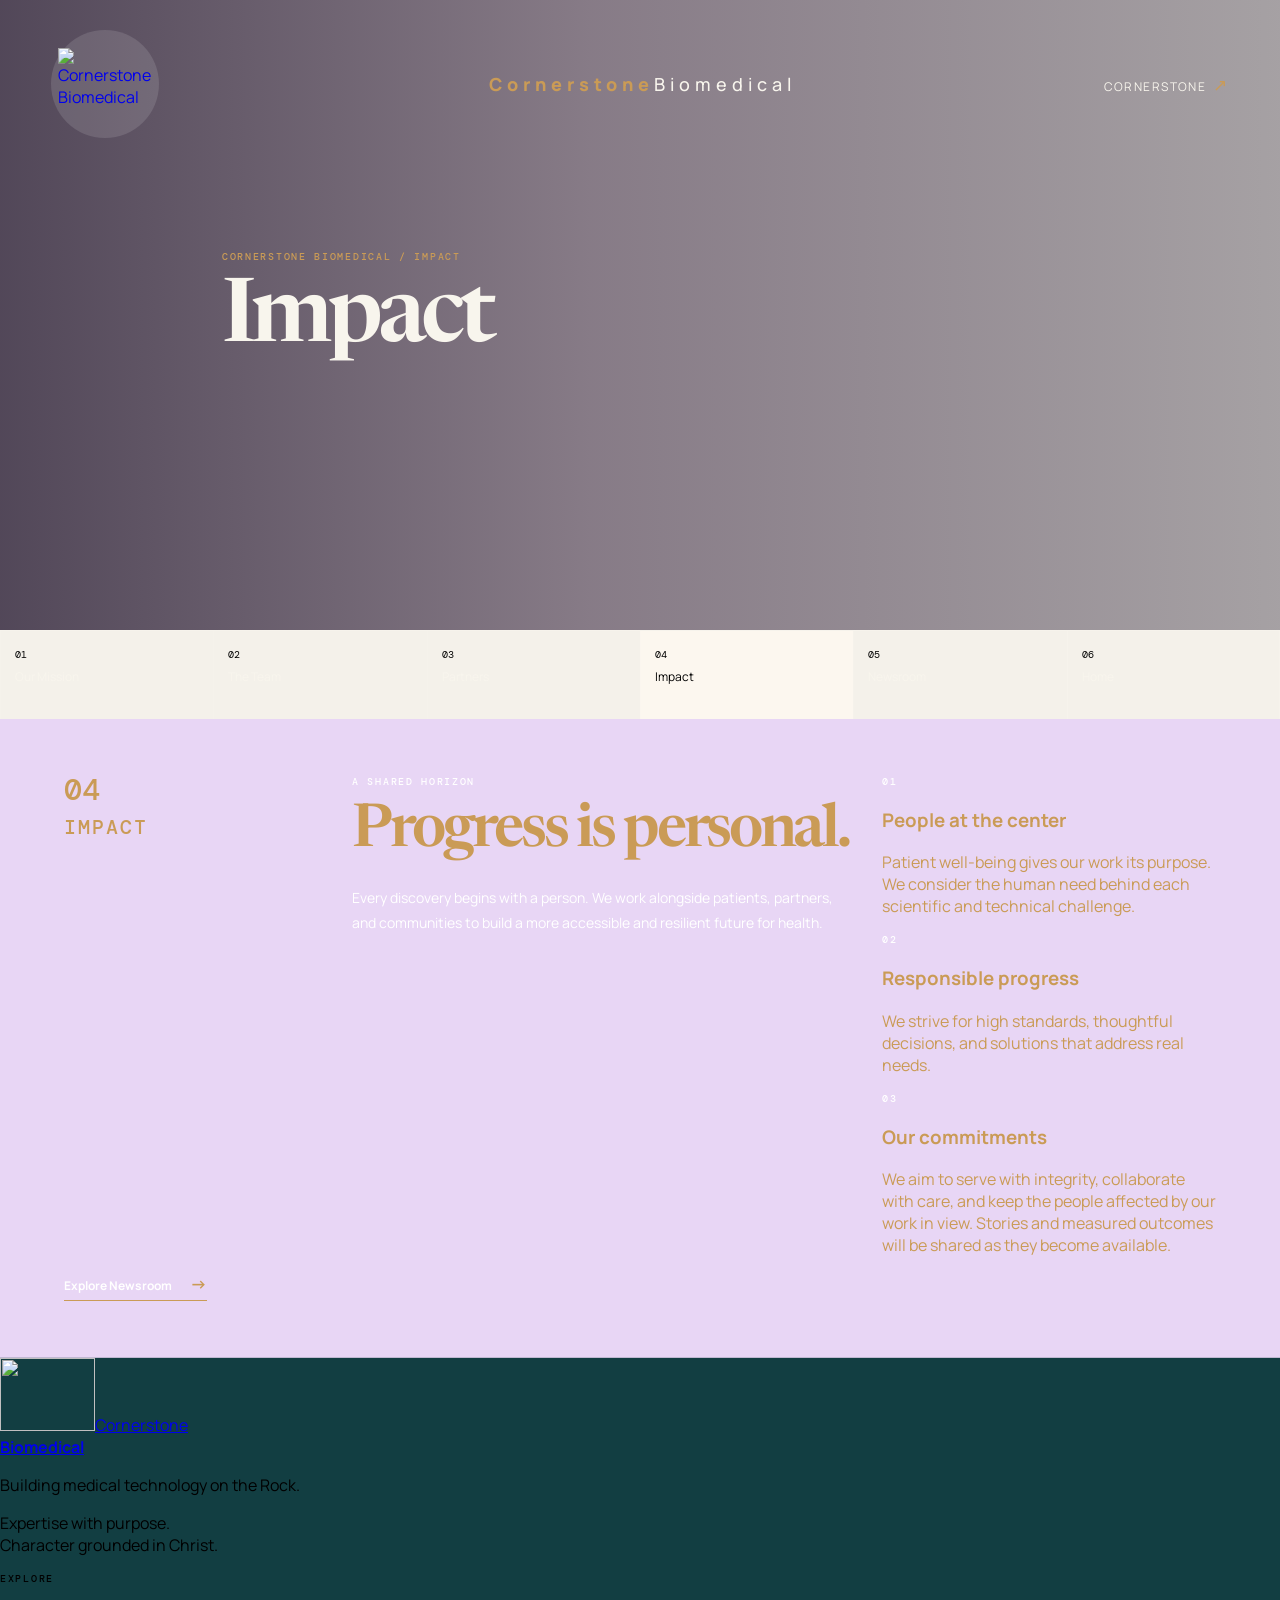
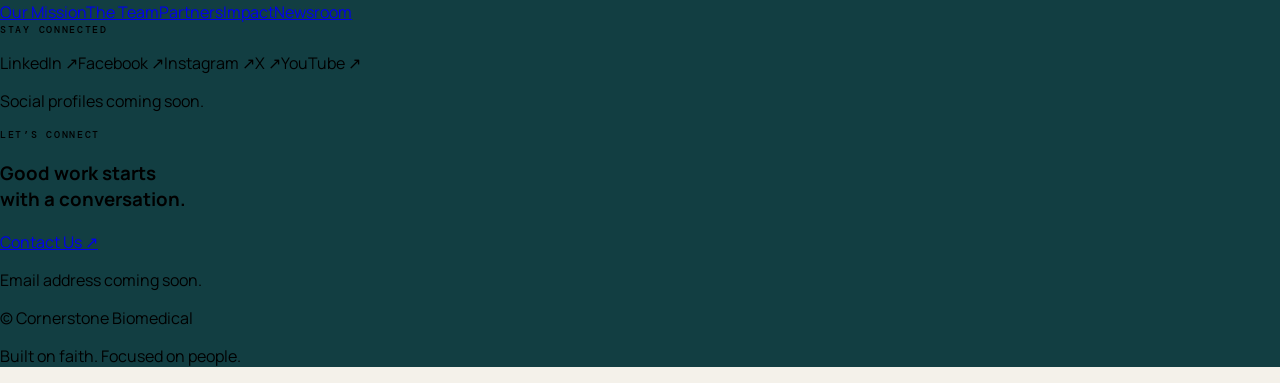
==== impact.html @ dfe01462 "Add files via upload" ====
<!doctype html>
<html lang="en">
  <head>
    <meta charset="UTF-8" />
    <meta name="viewport" content="width=device-width, initial-scale=1.0" />
    <meta name="description" content="Impact at Cornerstone Biomedical. Building medical technology on the Rock." />
    <title>Impact | Cornerstone Biomedical</title>
    <link rel="preconnect" href="https://fonts.googleapis.com" />
    <link rel="preconnect" href="https://fonts.gstatic.com" crossorigin />
    <link href="https://fonts.googleapis.com/css2?family=DM+Mono:wght@400;500&family=Manrope:wght@400;500;600;700;800&family=Newsreader:opsz,wght@6..72,500;6..72,600&display=swap" rel="stylesheet" />
    <link rel="stylesheet" href="styles2.css" />
  </head>
  <body class="detail-page"><header class="hero hero--detail"><div class="hero__top"><a class="brand-mark" href="index.html" aria-label="Cornerstone Biomedical home"><img src="cstonelogonobg.png" alt="Cornerstone Biomedical" /></a><div class="company-name"><span>Cornerstone</span>Biomedical</div><a class="contact-link" href="#contact">Cornerstone<span>↗</span></a></div><div class="hero__copy"><p class="eyebrow">Cornerstone Biomedical / Impact</p><h1>Impact</h1></div></header>
    <nav class="main-nav" aria-label="Main navigation">
      <a href="mission.html"><span>01</span>Our Mission</a>
      <a href="team.html"><span>02</span>The Team</a>
      <a href="partners.html"><span>03</span>Partners</a>
      <a href="impact.html" class="active" aria-current="page"><span>04</span>Impact</a>
      <a href="newsroom.html"><span>05</span>Newsroom</a>
      <a href="index.html"><span>06</span>Home</a>
    </nav>

<main id="main-content"><section class="panel panel--impact detail-intro"><div class="panel__label"><span>04</span>Impact</div><div class="panel__content"><p class="kicker">A shared horizon</p><h2>Progress is personal.</h2><p class="body-copy">Every discovery begins with a person. We work alongside patients, partners, and communities to build a more accessible and resilient future for health.</p></div><div class="detail-grid"><article class="detail-card"><p class="kicker">01</p><h3>People at the center</h3><p>Patient well-being gives our work its purpose. We consider the human need behind each scientific and technical challenge.</p></article><article class="detail-card"><p class="kicker">02</p><h3>Responsible progress</h3><p>We strive for high standards, thoughtful decisions, and solutions that address real needs.</p></article><article class="detail-card"><p class="kicker">03</p><h3>Our commitments</h3><p>We aim to serve with integrity, collaborate with care, and keep the people affected by our work in view. Stories and measured outcomes will be shared as they become available.</p></article></div><div class="detail-next"><a class="text-link" href="newsroom.html">Explore Newsroom <span>→</span></a></div></section></main>
    <footer id="contact" class="site-footer" aria-label="Footer">
      <div class="site-footer__brand"><a href="index.html" aria-label="Cornerstone Biomedical home"><img src="cstonelogonobg.png" alt="" width="95" height="73" /><span>Cornerstone<br /><strong>Biomedical</strong></span></a><p>Building medical technology on the Rock.</p><p class="site-footer__purpose">Expertise with purpose.<br />Character grounded in Christ.</p></div>
      <div class="site-footer__column"><p class="kicker">Explore</p><nav aria-label="Footer navigation"><a href="mission.html">Our Mission</a><a href="team.html">The Team</a><a href="partners.html">Partners</a><a href="impact.html">Impact</a><a href="newsroom.html">Newsroom</a></nav></div>
      <div class="site-footer__column"><p class="kicker">Stay connected</p><div class="site-footer__socials" aria-label="Social media"><!-- Replace each disabled placeholder with an anchor and the approved profile URL. --><span role="link" aria-disabled="true">LinkedIn <span aria-hidden="true">↗</span></span><span role="link" aria-disabled="true">Facebook <span aria-hidden="true">↗</span></span><span role="link" aria-disabled="true">Instagram <span aria-hidden="true">↗</span></span><span role="link" aria-disabled="true">X <span aria-hidden="true">↗</span></span><span role="link" aria-disabled="true">YouTube <span aria-hidden="true">↗</span></span></div><p class="site-footer__note">Social profiles coming soon.</p></div>
      <div class="site-footer__column"><p class="kicker">Let’s connect</p><h3>Good work starts<br />with a conversation.</h3><!-- Add the email address after mailto: when it is available. --><a class="site-footer__contact" href="mailto:" aria-describedby="contact-email-note">Contact Us <span aria-hidden="true">↗</span></a><p id="contact-email-note" class="site-footer__note">Email address coming soon.</p></div>
      <div class="site-footer__bottom"><p>© Cornerstone Biomedical</p><p>Built on faith. Focused on people.</p></div>
    </footer>
  </body>
</html>
---- styles2.css ----
:root { --ink:#000000; --cream:#f4f1ea; --aqua:#ca9b56; --orange:#d5a35b; --white:#fcf7ef; --line:rgba(16,45,50,.18); }
* { box-sizing:border-box; }
html { scroll-behavior:smooth; }
body { margin:0; color:var(--ink); background:var(--cream); font-family:Manrope,Arial,sans-serif; }
.hero { min-height:630px; padding:30px 4vw 0; color:#f8f5ed; background:linear-gradient(90deg, rgba(31,18,43,.76) 0%, rgba(45,26,53,.55) 46%, rgba(27,19,39,.36) 100%), url("https://cornerstonesiteresources.blob.core.windows.net/siteresources/Biomedical%20Research%20in%20a%20High-Tech%20Lab.png") center / cover no-repeat; position:relative; overflow:hidden; }
.hero__top { position:relative; display:grid; grid-template-columns:1fr auto 1fr; align-items:center; }
.brand-mark { display:flex; width:108px; height:108px; align-items:center; justify-content:center; border-radius:50%; background:rgba(255,255,255,.12); text-decoration:none; }
.brand-mark img { display:block; width:95px; height:73px; object-fit:contain; object-position:center; background:transparent; }
.company-name { font-size:18px; letter-spacing:.28em; font-weight:500; padding-left:.28em; }
.company-name span { color:#ca9b56; font-weight:800; }
.contact-link { justify-self:end; color:#f8f5ed; text-decoration:none; font-size:12px; text-transform:uppercase; letter-spacing:.12em; }
.contact-link span { color:var(--aqua); font-size:17px; margin-left:7px; }
.hero__copy { position:relative; margin:112px 0 75px 14.5%; max-width:680px; }
.eyebrow,.kicker { margin:0 0 16px; font:500 10px DM Mono,monospace; text-transform:uppercase; letter-spacing:.17em; }
.eyebrow { color:var(--aqua); }
h1,h2 { margin:0; font:600 clamp(3.25rem,6.9vw,6.3rem)/.94 Newsreader,Georgia,serif; letter-spacing:-.055em; }
h1 em { font-weight:500; color:var(--aqua); }
.intro { max-width:390px; margin:27px 0 0; line-height:1.7; font-size:14px; color:#ca9b56; }
.main-nav { position:relative; display:grid; grid-template-columns:repeat(6,1fr); border-top:1px solid rgba(248,245,237,.3); }
.main-nav a { min-height:88px; padding:17px 14px; color:#f8f5ed; border-left:1px solid rgba(248,245,237,.3); text-decoration:none; font-size:12px; line-height:1.4; transition:background .2s,color .2s; }
.main-nav a:last-child { border-right:1px solid rgba(248,245,237,.3); }
.main-nav a span { display:block; margin-bottom:8px; color:#000000; font:10px DM Mono,monospace; }
.main-nav a:hover,.main-nav .active { background:var(--white); color:var(--ink); }
.main-nav .active span { color:#000000 }
.panel { min-height:505px; display:grid; grid-template-columns:25% 46% 29%; position:relative; overflow:hidden; border-bottom:1px solid var(--line); padding:56px 5vw; }
.panel__label { font:500 20px DM Mono,monospace; letter-spacing:.1em; text-transform:uppercase; }
.panel__label span { display:block; margin:0 0 9px; color:inherit; font-size:30px; line-height:1; letter-spacing:0; }
.panel__content { max-width:565px; position:relative; z-index:1; }
.kicker { color:#000000; }
h2 { font-size:clamp(2.45rem,4.7vw,4.6rem); }
.body-copy { max-width:490px; margin:24px 0; font-size:14px; line-height:1.8; color:#496166; }
.text-link { display:inline-block; color:var(--ink); text-decoration:none; border-bottom:1px solid var(--ink); padding-bottom:5px; font-size:12px; font-weight:700; }
.text-link span { margin-left:16px; color:var(--orange); font-size:17px; }
.panel--team { background:#ca9b56;color:#f9f0e6; }
.panel--pipeline { min-height:665px; background:#e9d6c7; }
.panel--impact { background:#e8d6f5; color:#ca9b56; }
.panel--impact .kicker,.panel--impact .body-copy { color:#ffffff; }.panel--impact .text-link { color:#ffffff	; border-color:#ca9b56; }.panel--impact .text-link span,.panel--impact .panel__label span { color:#ca9b56 }
.cell-art { align-self:center; justify-self:center; width:245px; height:245px; position:relative; border:1px solid #86aaa2; border-radius:50%; }
.cell-art:before,.cell-art:after,.cell-art i { content:""; position:absolute; border:1px solid #86aaa2; border-radius:48% 52% 55% 45%; }
.cell-art:before { inset:23px; }.cell-art:after { inset:57px; }.cell-art i:nth-child(1){width:52px;height:52px;right:4px;top:52px;background:var(--orange);border:0}.cell-art i:nth-child(2){width:28px;height:28px;left:24px;bottom:35px;background:#8ecfc0;border:0}.cell-art i:nth-child(3){width:20px;height:20px;left:96px;top:45px;background:#f4f1ea;border:0}.cell-art b{position:absolute;width:9px;height:9px;background:var(--ink);border-radius:50%;left:76px;bottom:72px}
.team-carousel { align-self:center; justify-self:center; width:min(100%, 310px); color:#1d1027; }
.team-carousel__viewport { min-height:300px; overflow:hidden; border:1px solid rgba(29,16,39,.44); border-radius:3px; background:#f8f2e9; }
.team-carousel__track { height:100%; }
.team-slide { display:none; margin:0; animation:fade-in .3s ease; }
.team-slide.is-active { display:block; }
.team-photo-placeholder { height:244px; display:flex; flex-direction:column; align-items:center; justify-content:center; gap:6px; background:linear-gradient(135deg, #f4ead8, #d9b66e); border-bottom:1px solid rgba(29,16,39,.3); text-align:center; }
.team-photo-placeholder span { color:#725027; font:500 10px DM Mono,monospace; letter-spacing:.16em; }
.team-photo-placeholder strong { font:600 29px/.95 Newsreader,Georgia,serif; }
.team-photo-placeholder small { color:#5f4530; font:500 9px DM Mono,monospace; letter-spacing:.12em; text-transform:uppercase; }
.team-slide figcaption { min-height:55px; padding:16px; font-size:11px; font-weight:700; letter-spacing:.03em; }
.team-carousel__controls { display:flex; align-items:center; justify-content:space-between; margin-top:13px; }
.carousel-button { width:33px; height:33px; border:1px solid rgba(29,16,39,.6); border-radius:50%; background:transparent; color:#1d1027; cursor:pointer; font-size:18px; line-height:1; }
.carousel-button:hover { background:#1d1027; color:#fff; }
.carousel-dots { display:flex; gap:7px; }.carousel-dots button { width:7px; height:7px; padding:0; border:0; border-radius:50%; background:rgba(29,16,39,.35); cursor:pointer; }.carousel-dots button.is-active { width:23px; border-radius:8px; background:#1d1027; }
.sr-only { position:absolute; width:1px; height:1px; margin:-1px; overflow:hidden; clip:rect(0,0,0,0); white-space:nowrap; }
@keyframes fade-in { from { opacity:.25; transform:translateX(8px); } to { opacity:1; transform:translateX(0); } }
.partner-gallery { grid-column:2 / 4; display:grid; grid-template-columns:repeat(4, 1fr); gap:12px; align-self:end; margin-top:18px; }
.partner-gallery__item { margin:0; min-height:118px; border:1px solid rgba(16,45,50,.35); background:#f5eee5; }
.partner-gallery__placeholder { height:100%; min-height:118px; display:flex; flex-direction:column; align-items:center; justify-content:center; gap:5px; color:#695a50; background:linear-gradient(135deg, rgba(213,163,91,.28), rgba(233,214,199,.7)); }
.partner-gallery__placeholder span { font:500 9px DM Mono,monospace; letter-spacing:.14em; }.partner-gallery__placeholder strong { font:600 22px Newsreader,Georgia,serif; }
footer { min-height:88px; background:#123e42; }
@media (max-width:760px){ .hero{min-height:600px;padding:22px 5vw 0}.hero__copy{margin:90px 0 60px 0}.company-name{font-size:14px}.contact-link{font-size:10px}.main-nav{grid-template-columns:repeat(3,1fr)}.main-nav a{min-height:65px;padding:11px;font-size:10px}.main-nav a:nth-child(n+4){border-top:1px solid rgba(248,245,237,.3)}.panel{grid-template-columns:1fr;gap:27px;padding:42px 7vw;min-height:600px}.panel__content{max-width:100%}.cell-art,.science-grid,.orbit,.impact-number{justify-self:start;margin-left:18px;transform:scale(.8);transform-origin:left center}.science-grid{margin-top:-10px;}.partner-gallery{grid-column:1;grid-template-columns:repeat(2,1fr);margin-top:0}.panel--pipeline{min-height:780px;} }
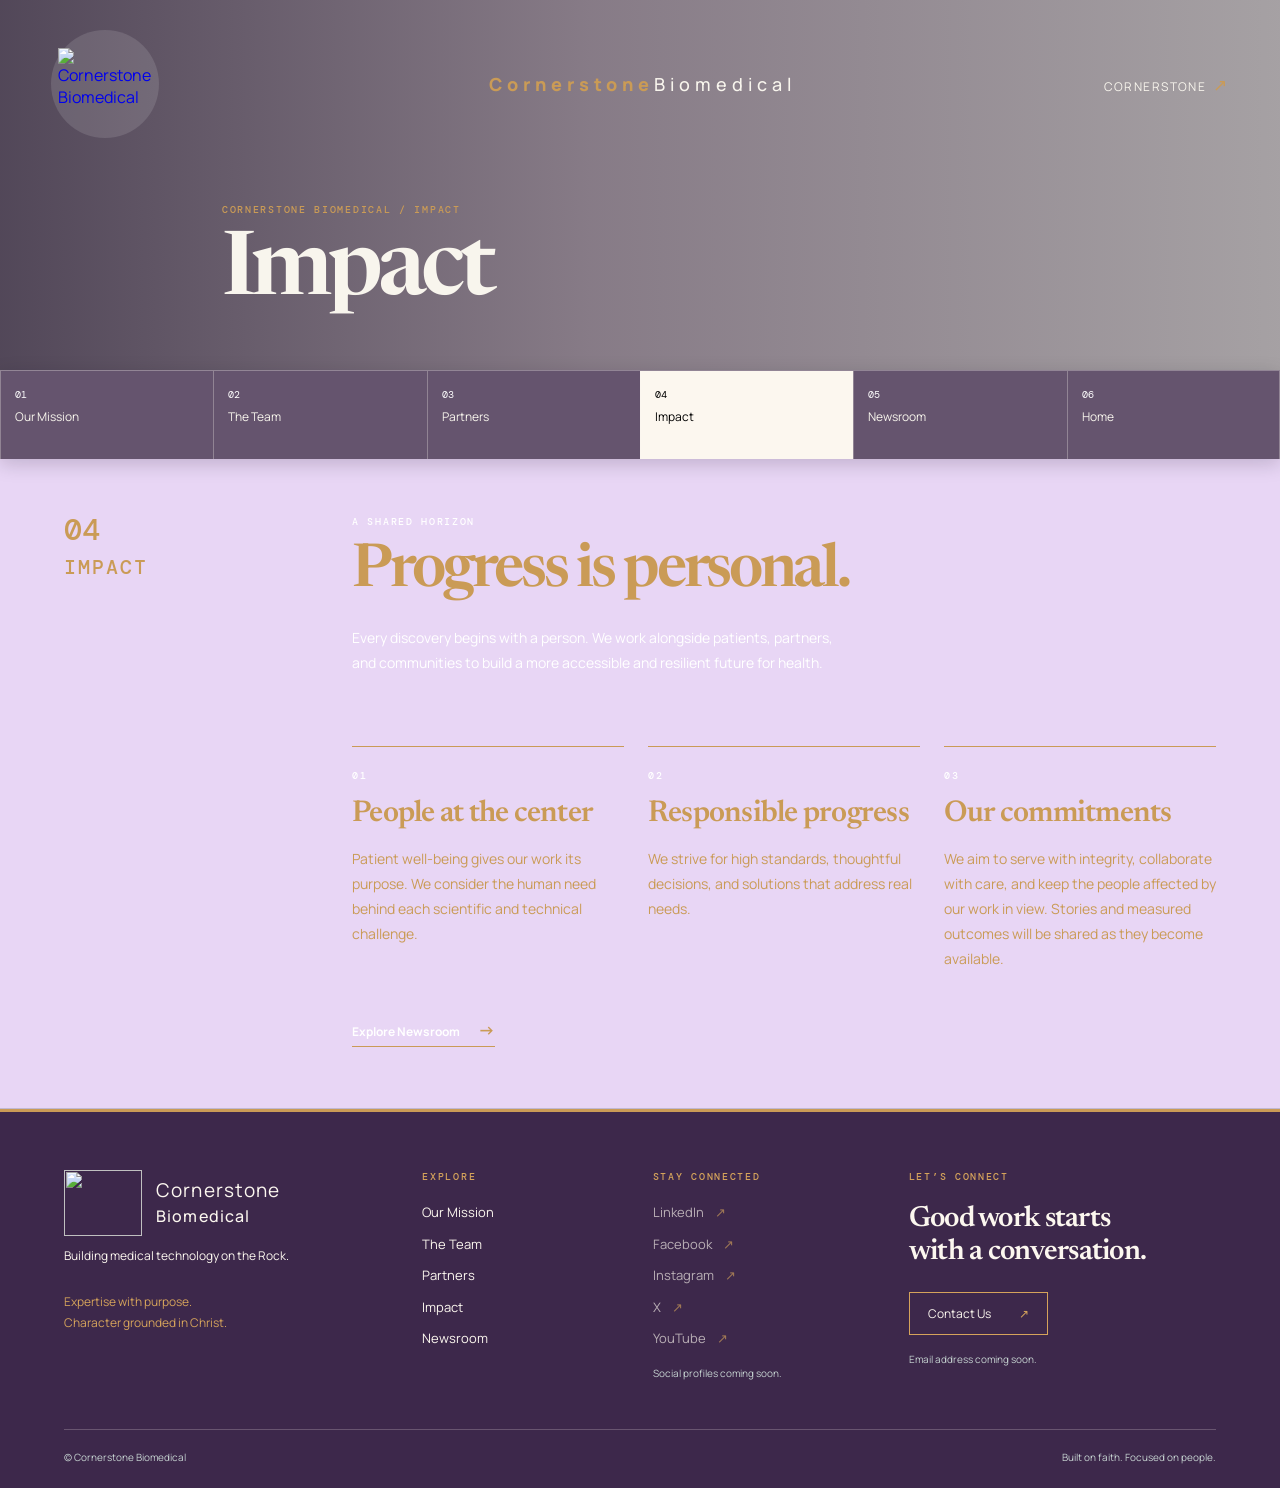
==== commit 5cc083f3: "Change logo image source to Azure Blob URL Updated logo image source to use a URL from Azure Blob St" ====
--- a/impact.html
+++ b/impact.html
@@ -10,7 +10,7 @@
     <link href="https://fonts.googleapis.com/css2?family=DM+Mono:wght@400;500&family=Manrope:wght@400;500;600;700;800&family=Newsreader:opsz,wght@6..72,500;6..72,600&display=swap" rel="stylesheet" />
     <link rel="stylesheet" href="styles2.css" />
   </head>
-  <body class="detail-page"><header class="hero hero--detail"><div class="hero__top"><a class="brand-mark" href="index.html" aria-label="Cornerstone Biomedical home"><img src="cstonelogonobg.png" alt="Cornerstone Biomedical" /></a><div class="company-name"><span>Cornerstone</span>Biomedical</div><a class="contact-link" href="#contact">Cornerstone<span>↗</span></a></div><div class="hero__copy"><p class="eyebrow">Cornerstone Biomedical / Impact</p><h1>Impact</h1></div></header>
+  <body class="detail-page"><header class="hero hero--detail"><div class="hero__top"><a class="brand-mark" href="index.html" aria-label="Cornerstone Biomedical home"><img src="https://cornerstonesiteresources.blob.core.windows.net/siteresources/cstonelogonobg.png" alt="Cornerstone Biomedical" /></a><div class="company-name"><span>Cornerstone</span>Biomedical</div><a class="contact-link" href="#contact">Cornerstone<span>↗</span></a></div><div class="hero__copy"><p class="eyebrow">Cornerstone Biomedical / Impact</p><h1>Impact</h1></div></header>
     <nav class="main-nav" aria-label="Main navigation">
       <a href="mission.html"><span>01</span>Our Mission</a>
       <a href="team.html"><span>02</span>The Team</a>
--- a/styles2.css
+++ b/styles2.css
@@ -16,11 +16,12 @@
 h1,h2 { margin:0; font:600 clamp(3.25rem,6.9vw,6.3rem)/.94 Newsreader,Georgia,serif; letter-spacing:-.055em; }
 h1 em { font-weight:500; color:var(--aqua); }
 .intro { max-width:390px; margin:27px 0 0; line-height:1.7; font-size:14px; color:#ca9b56; }
-.main-nav { position:relative; display:grid; grid-template-columns:repeat(6,1fr); border-top:1px solid rgba(248,245,237,.3); }
+.main-nav { position:sticky; top:0; z-index:100; display:grid; grid-template-columns:repeat(6,1fr); border-top:1px solid rgba(248,245,237,.3); background:rgba(61,40,75,.78); box-shadow:0 5px 18px rgba(19,10,25,.18); }
 .main-nav a { min-height:88px; padding:17px 14px; color:#f8f5ed; border-left:1px solid rgba(248,245,237,.3); text-decoration:none; font-size:12px; line-height:1.4; transition:background .2s,color .2s; }
 .main-nav a:last-child { border-right:1px solid rgba(248,245,237,.3); }
-.main-nav a span { display:block; margin-bottom:8px; color:#000000; font:10px DM Mono,monospace; }
+.main-nav a span { display:block; margin-bottom:8px; color:#fff; font:10px DM Mono,monospace; }
 .main-nav a:hover,.main-nav .active { background:var(--white); color:var(--ink); }
+.main-nav a:hover span { color:#000; }
 .main-nav .active span { color:#000000 }
 .panel { min-height:505px; display:grid; grid-template-columns:25% 46% 29%; position:relative; overflow:hidden; border-bottom:1px solid var(--line); padding:56px 5vw; }
 .panel__label { font:500 20px DM Mono,monospace; letter-spacing:.1em; text-transform:uppercase; }
@@ -59,4 +60,107 @@
 .partner-gallery__placeholder { height:100%; min-height:118px; display:flex; flex-direction:column; align-items:center; justify-content:center; gap:5px; color:#695a50; background:linear-gradient(135deg, rgba(213,163,91,.28), rgba(233,214,199,.7)); }
 .partner-gallery__placeholder span { font:500 9px DM Mono,monospace; letter-spacing:.14em; }.partner-gallery__placeholder strong { font:600 22px Newsreader,Georgia,serif; }
 footer { min-height:88px; background:#123e42; }
-@media (max-width:760px){ .hero{min-height:600px;padding:22px 5vw 0}.hero__copy{margin:90px 0 60px 0}.company-name{font-size:14px}.contact-link{font-size:10px}.main-nav{grid-template-columns:repeat(3,1fr)}.main-nav a{min-height:65px;padding:11px;font-size:10px}.main-nav a:nth-child(n+4){border-top:1px solid rgba(248,245,237,.3)}.panel{grid-template-columns:1fr;gap:27px;padding:42px 7vw;min-height:600px}.panel__content{max-width:100%}.cell-art,.science-grid,.orbit,.impact-number{justify-self:start;margin-left:18px;transform:scale(.8);transform-origin:left center}.science-grid{margin-top:-10px;}.partner-gallery{grid-column:1;grid-template-columns:repeat(2,1fr);margin-top:0}.panel--pipeline{min-height:780px;} }
+@media (max-width:760px){ .hero{min-height:600px;padding:22px 5vw 0}.hero__copy{margin:90px 0 60px 0}.company-name{font-size:14px}.contact-link{font-size:10px}.main-nav{grid-template-columns:repeat(3,1fr)}.main-nav a{min-height:65px;padding:11px;font-size:10px}.main-nav a:nth-child(3n){border-right:1px solid rgba(248,245,237,.3)}.main-nav a:nth-child(n+4){border-top:1px solid rgba(248,245,237,.3)}.panel{grid-template-columns:1fr;gap:27px;padding:42px 7vw;min-height:600px}.panel__content{max-width:100%}.cell-art,.science-grid,.orbit,.impact-number{justify-self:start;margin-left:18px;transform:scale(.8);transform-origin:left center}.science-grid{margin-top:-10px;}.partner-gallery{grid-column:1;grid-template-columns:repeat(2,1fr);margin-top:0}.panel--pipeline{min-height:780px;} }
+
+/* Detail pages share the home page's section palettes and typography. */
+.hero--detail { min-height:350px; }
+.hero--detail .hero__copy { margin-top:65px; margin-bottom:55px; }
+.panel--newsroom { background:var(--cream); }
+.detail-intro { min-height:650px; row-gap:42px; }
+.detail-grid { grid-column:2 / 4; display:grid; grid-template-columns:repeat(3,minmax(0,1fr)); gap:24px; }
+.detail-card { border-top:1px solid currentColor; padding-top:22px; }
+h3 { margin:0 0 15px; font:600 30px/1.1 Newsreader,Georgia,serif; letter-spacing:-.025em; }
+.detail-card p:not(.kicker) { margin:0; font-size:14px; line-height:1.8; }
+.detail-next { grid-column:2 / 4; }
+footer { padding:30px 5vw; display:flex; justify-content:space-between; align-items:center; gap:24px; color:var(--white); }
+footer strong { font-size:14px; } footer p { font-size:12px; margin:9px 0 0; } footer a { color:var(--white); font-size:12px; }
+a:focus-visible,button:focus-visible { outline:3px solid #725027; outline-offset:5px; }
+@media(max-width:760px) { .detail-grid,.detail-next { grid-column:1; }.detail-grid { grid-template-columns:1fr; }.hero--detail { min-height:320px; }.hero--detail .hero__copy { margin-top:60px; }.hero__top { grid-template-columns:auto 1fr; gap:18px; }.company-name { text-align:right; letter-spacing:.12em; }.contact-link { grid-column:2; }.detail-intro { min-height:0; }footer { align-items:flex-start; flex-direction:column; } }
+@media(prefers-reduced-motion:reduce) { html { scroll-behavior:auto; }.team-slide { animation:none; } }
+
+/* People-first homepage: existing brand typography, palette, and navigation. */
+.home-welcome { padding:80px 7vw 64px; display:grid; grid-template-columns:1fr 1fr; column-gap:8vw; row-gap:16px; border-bottom:1px solid var(--line); }
+.home-welcome > .kicker { grid-column:1 / -1; }
+.home-welcome__copy { align-self:center; }
+.home-welcome__copy .body-copy { margin-top:0; }
+.home-story { display:grid; grid-template-columns:minmax(0,1.1fr) minmax(0,1fr); gap:6vw; align-items:center; padding:72px 7vw; border-bottom:1px solid var(--line); }
+.home-story--cream { background:var(--cream); }
+.home-story--gold { background:#ca9b56; color:#f9f0e6; }
+.home-story--peach { background:#e9d6c7; }
+.home-story__image { margin:0; min-width:0; }
+.home-story__image img { width:100%; height:auto; aspect-ratio:3 / 2; display:block; object-fit:cover; border-radius:3px; }
+.home-story__image figcaption { padding-top:14px; font:500 10px/1.6 DM Mono,monospace; letter-spacing:.08em; text-transform:uppercase; }
+.home-story__copy { max-width:520px; }
+.home-story__copy .body-copy { margin:20px 0; }
+.home-story--reverse .home-story__image { grid-column:2; grid-row:1; }
+.home-story--reverse .home-story__copy { grid-column:1; grid-row:1; }
+.home-story--gold .body-copy,.home-story--gold .kicker,.home-story--gold figcaption { color:#34241b; }
+.home-story--gold .text-link span { color:#34241b; }
+.home-faith { padding:85px 7vw; text-align:center; background:#e8d6f5; color:#725027; border-bottom:1px solid var(--line); }
+.home-faith h2 { max-width:1000px; margin:auto; }
+.home-faith h2 em { font-weight:500; }
+.home-faith .body-copy { max-width:660px; margin:28px auto; color:#493b52; }
+.home-faith .text-link { color:#493b52; border-color:#725027; }
+.home-faith .text-link span { color:#725027; }
+.home-explore { display:grid; grid-template-columns:1fr 1fr; background:var(--cream); }
+.home-explore a { padding:40px 7vw; color:var(--ink); text-decoration:none; }
+.home-explore a + a { border-left:1px solid var(--line); }
+.home-explore .kicker { display:block; }
+.home-explore h3 { margin:0; font-size:32px; }
+.home-explore h3 span { color:#725027; }
+.home-explore a:hover { background:#e9d6c7; }
+.home-page footer .image-note { font-size:10px; opacity:.75; }
+@media(max-width:760px) {
+ .home-welcome { grid-template-columns:1fr; padding:48px 7vw; gap:22px; }
+ .home-story { grid-template-columns:1fr; padding:42px 7vw; gap:30px; }
+ .home-story--reverse .home-story__image,.home-story--reverse .home-story__copy { grid-column:auto; grid-row:auto; }
+ .home-story__copy { max-width:none; }
+ .home-faith { padding:55px 7vw; }
+ .home-explore { grid-template-columns:1fr; }
+ .home-explore a + a { border-left:0; border-top:1px solid var(--line); }
+}
+
+.team-carousel--profiles { grid-column:2 / 4; width:min(100%,760px); justify-self:start; }
+.team-carousel--profiles .team-photo-placeholder { height:auto; aspect-ratio:4 / 3; }
+.team-carousel--profiles .team-slide > img { display:block; width:100%; height:auto; aspect-ratio:4 / 3; object-fit:cover; }
+.team-carousel--profiles .team-slide[hidden] { display:none; }
+.team-carousel--profiles .team-profile-bio { padding:20px 24px; min-height:165px; }
+.team-profile-bio h3 { margin-bottom:8px; font-size:28px; }
+.team-profile-bio .kicker { margin-bottom:10px; font-size:9px; }
+.team-profile-bio p:last-child { margin:0; max-width:600px; font-size:13px; line-height:1.7; font-weight:400; letter-spacing:0; }
+.team-carousel--profiles .carousel-button { width:44px; height:44px; }
+.team-carousel--profiles .carousel-dots { gap:4px; }
+.team-carousel--profiles .carousel-dots button { width:32px; height:44px; border-radius:0; background:transparent; position:relative; }
+.team-carousel--profiles .carousel-dots button::after { content:""; position:absolute; width:8px; height:8px; border-radius:50%; background:rgba(29,16,39,.4); top:18px; left:12px; }
+.team-carousel--profiles .carousel-dots button.is-active::after { background:#1d1027; }
+.team-carousel__status { font:500 11px DM Mono,monospace; }
+@media(max-width:760px) { .team-carousel--profiles { grid-column:1; }.team-carousel--profiles .team-profile-bio { padding:18px; min-height:190px; } }
+
+.detail-card--people { grid-column:1 / -1; }
+.detail-card--people .team-carousel--profiles { margin-top:24px; }
+.detail-card--people .team-profile-bio .kicker { margin-bottom:10px; }
+.detail-grid--team { grid-template-columns:repeat(2,minmax(0,1fr)); }
+@media(max-width:760px) { .detail-grid--team { grid-template-columns:1fr; } }
+
+/* Shared footer */
+.site-footer { background:#3d284b; color:var(--white); display:grid; grid-template-columns:1.2fr .7fr .8fr 1.2fr; align-items:start; gap:48px 4vw; padding:58px 5vw 24px; border-top:3px solid var(--aqua); }
+.site-footer__brand > a { display:flex; align-items:center; gap:14px; text-decoration:none; font-size:19px; line-height:1.3; letter-spacing:.06em; }
+.site-footer__brand img { object-fit:contain; width:78px; height:66px; }
+.site-footer__brand strong { font-size:16px; font-weight:500; }
+.site-footer__brand > p { font-size:12px; line-height:1.8; }
+.site-footer__brand .site-footer__purpose { margin-top:24px; color:#d5a35b; }
+.site-footer .kicker { color:#d5a35b; margin:0 0 20px; }
+.site-footer__column nav,.site-footer__socials { display:grid; gap:12px; }
+.site-footer__column nav a,.site-footer__socials > span,.site-footer__socials > a { font-size:13px; line-height:1.5; text-decoration:none; }
+.site-footer__socials > span { opacity:.65; }
+.site-footer__socials > span > span { margin-left:8px; color:#d5a35b; }
+.site-footer__column h3 { font-size:29px; line-height:1.15; margin:0 0 22px; }
+.site-footer__contact { display:inline-flex; align-items:center; gap:28px; padding:12px 18px; border:1px solid #d5a35b; text-decoration:none; }
+.site-footer__contact span { color:#d5a35b; }
+.site-footer a:hover { color:#d5a35b; }
+.site-footer a:focus-visible { outline-color:#d5a35b; }
+.site-footer .site-footer__note { font-size:10px; line-height:1.6; color:#c6d3d1; margin-top:16px; }
+.site-footer__bottom { grid-column:1 / -1; border-top:1px solid rgba(252,247,239,.22); padding-top:20px; display:flex; justify-content:space-between; flex-wrap:wrap; gap:12px 24px; }
+.site-footer__bottom p { margin:0; font-size:10px; color:#c6d3d1; }
+@media(max-width:980px) { .site-footer { grid-template-columns:1fr 1fr; } }
+@media(max-width:520px) { .site-footer { grid-template-columns:1fr; padding:40px 7vw 24px; gap:34px; }.site-footer__bottom { flex-direction:column; } }
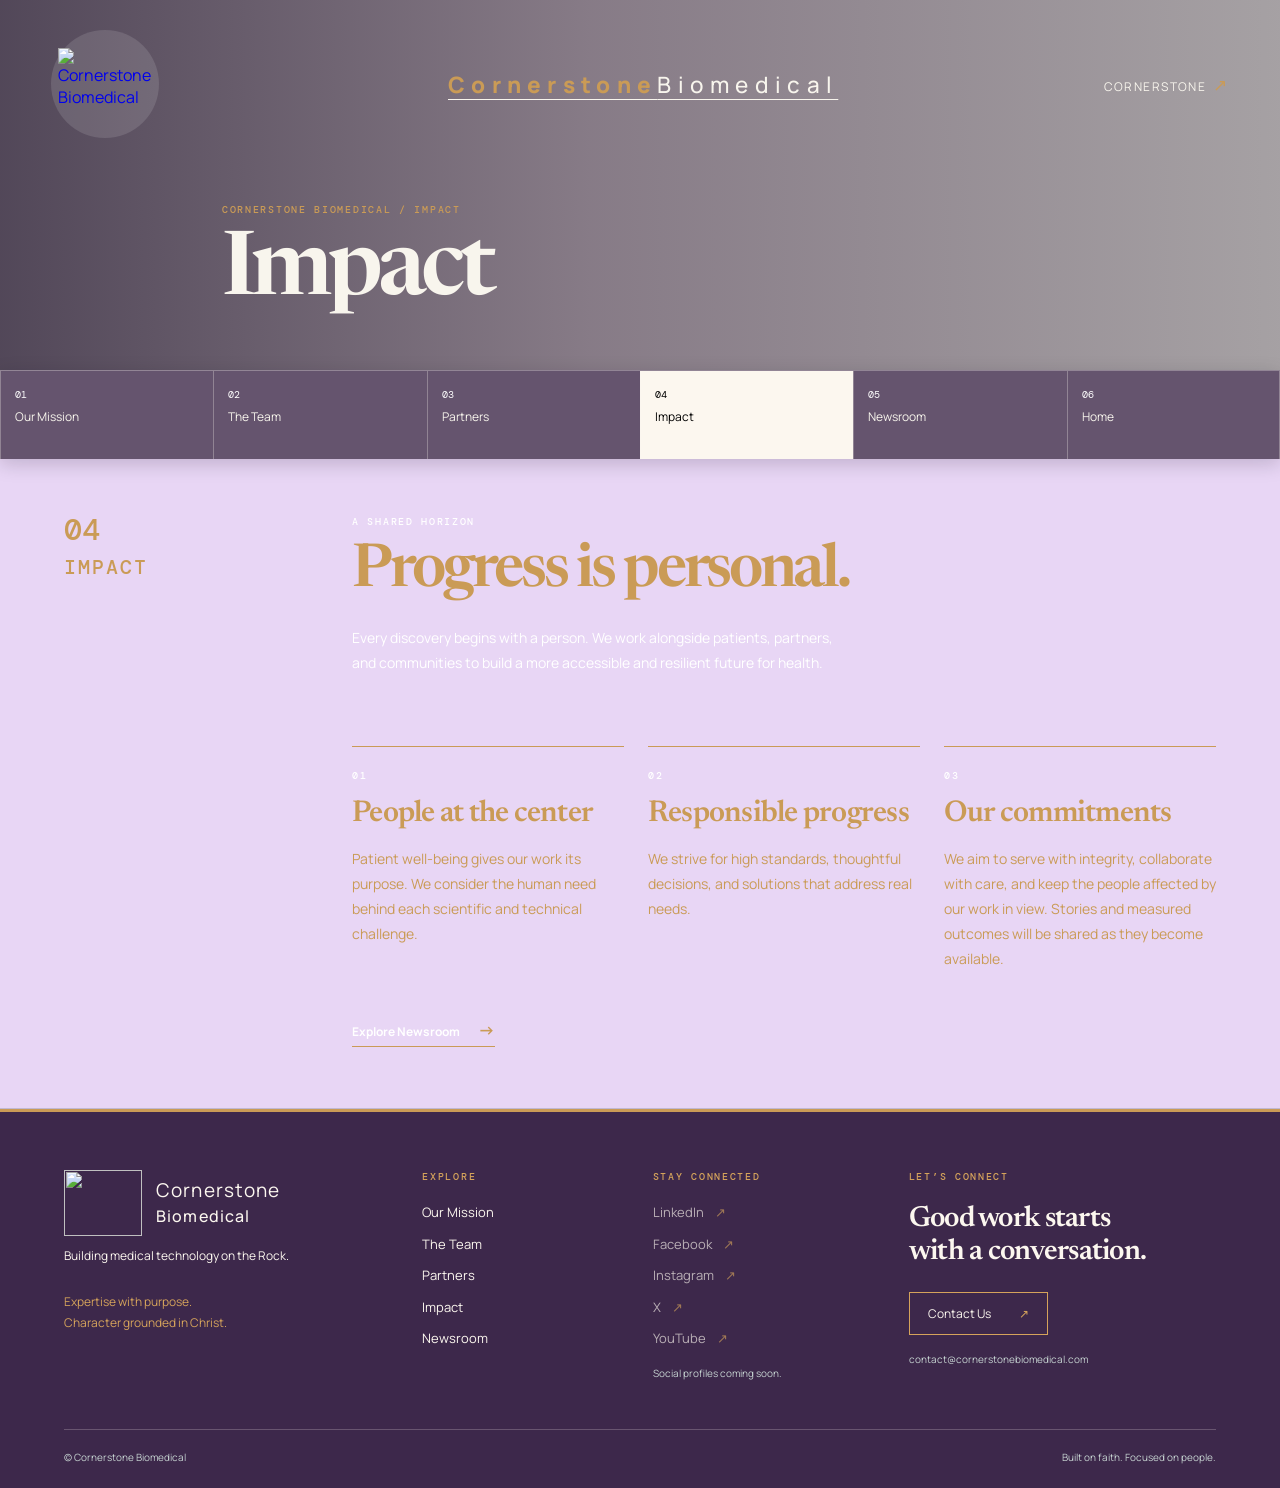
==== commit e760f6cc: "Add files via upload" ====
--- a/impact.html
+++ b/impact.html
@@ -22,10 +22,10 @@
 
 <main id="main-content"><section class="panel panel--impact detail-intro"><div class="panel__label"><span>04</span>Impact</div><div class="panel__content"><p class="kicker">A shared horizon</p><h2>Progress is personal.</h2><p class="body-copy">Every discovery begins with a person. We work alongside patients, partners, and communities to build a more accessible and resilient future for health.</p></div><div class="detail-grid"><article class="detail-card"><p class="kicker">01</p><h3>People at the center</h3><p>Patient well-being gives our work its purpose. We consider the human need behind each scientific and technical challenge.</p></article><article class="detail-card"><p class="kicker">02</p><h3>Responsible progress</h3><p>We strive for high standards, thoughtful decisions, and solutions that address real needs.</p></article><article class="detail-card"><p class="kicker">03</p><h3>Our commitments</h3><p>We aim to serve with integrity, collaborate with care, and keep the people affected by our work in view. Stories and measured outcomes will be shared as they become available.</p></article></div><div class="detail-next"><a class="text-link" href="newsroom.html">Explore Newsroom <span>→</span></a></div></section></main>
     <footer id="contact" class="site-footer" aria-label="Footer">
-      <div class="site-footer__brand"><a href="index.html" aria-label="Cornerstone Biomedical home"><img src="cstonelogonobg.png" alt="" width="95" height="73" /><span>Cornerstone<br /><strong>Biomedical</strong></span></a><p>Building medical technology on the Rock.</p><p class="site-footer__purpose">Expertise with purpose.<br />Character grounded in Christ.</p></div>
+      <div class="site-footer__brand"><a href="index.html" aria-label="Cornerstone Biomedical home"><img src="https://cornerstonesiteresources.blob.core.windows.net/siteresources/cstonelogonobg.png" alt="" width="95" height="73" /><span>Cornerstone<br /><strong>Biomedical</strong></span></a><p>Building medical technology on the Rock.</p><p class="site-footer__purpose">Expertise with purpose.<br />Character grounded in Christ.</p></div>
       <div class="site-footer__column"><p class="kicker">Explore</p><nav aria-label="Footer navigation"><a href="mission.html">Our Mission</a><a href="team.html">The Team</a><a href="partners.html">Partners</a><a href="impact.html">Impact</a><a href="newsroom.html">Newsroom</a></nav></div>
       <div class="site-footer__column"><p class="kicker">Stay connected</p><div class="site-footer__socials" aria-label="Social media"><!-- Replace each disabled placeholder with an anchor and the approved profile URL. --><span role="link" aria-disabled="true">LinkedIn <span aria-hidden="true">↗</span></span><span role="link" aria-disabled="true">Facebook <span aria-hidden="true">↗</span></span><span role="link" aria-disabled="true">Instagram <span aria-hidden="true">↗</span></span><span role="link" aria-disabled="true">X <span aria-hidden="true">↗</span></span><span role="link" aria-disabled="true">YouTube <span aria-hidden="true">↗</span></span></div><p class="site-footer__note">Social profiles coming soon.</p></div>
-      <div class="site-footer__column"><p class="kicker">Let’s connect</p><h3>Good work starts<br />with a conversation.</h3><!-- Add the email address after mailto: when it is available. --><a class="site-footer__contact" href="mailto:" aria-describedby="contact-email-note">Contact Us <span aria-hidden="true">↗</span></a><p id="contact-email-note" class="site-footer__note">Email address coming soon.</p></div>
+      <div class="site-footer__column"><p class="kicker">Let’s connect</p><h3>Good work starts<br />with a conversation.</h3><a class="site-footer__contact" href="mailto:contact@cornerstonebiomedical.com" aria-describedby="contact-email-note">Contact Us <span aria-hidden="true">↗</span></a><p id="contact-email-note" class="site-footer__note">contact@cornerstonebiomedical.com</p></div>
       <div class="site-footer__bottom"><p>© Cornerstone Biomedical</p><p>Built on faith. Focused on people.</p></div>
     </footer>
   </body>
--- a/styles2.css
+++ b/styles2.css
@@ -122,7 +122,7 @@
 
 .team-carousel--profiles { grid-column:2 / 4; width:min(100%,760px); justify-self:start; }
 .team-carousel--profiles .team-photo-placeholder { height:auto; aspect-ratio:4 / 3; }
-.team-carousel--profiles .team-slide > img { display:block; width:100%; height:auto; aspect-ratio:4 / 3; object-fit:cover; }
+.team-carousel--profiles .team-slide > img { display:block; width:100%; max-width:100%; height:clamp(240px, 55vw, 420px); aspect-ratio:auto; object-fit:contain; object-position:center; background:#f8f2e9; }
 .team-carousel--profiles .team-slide[hidden] { display:none; }
 .team-carousel--profiles .team-profile-bio { padding:20px 24px; min-height:165px; }
 .team-profile-bio h3 { margin-bottom:8px; font-size:28px; }
@@ -164,3 +164,10 @@
 .site-footer__bottom p { margin:0; font-size:10px; color:#c6d3d1; }
 @media(max-width:980px) { .site-footer { grid-template-columns:1fr 1fr; } }
 @media(max-width:520px) { .site-footer { grid-template-columns:1fr; padding:40px 7vw 24px; gap:34px; }.site-footer__bottom { flex-direction:column; } }
+
+.company-name { text-decoration:underline; text-underline-offset:6px; text-decoration-thickness:1px; }
+
+.company-name { font-size:22.5px; }
+@media(max-width:760px) { .company-name { font-size:17.5px; } }
+
+.team-carousel--profiles .team-slide > img.team-headshot { object-fit:contain; background:#f8f2e9; }
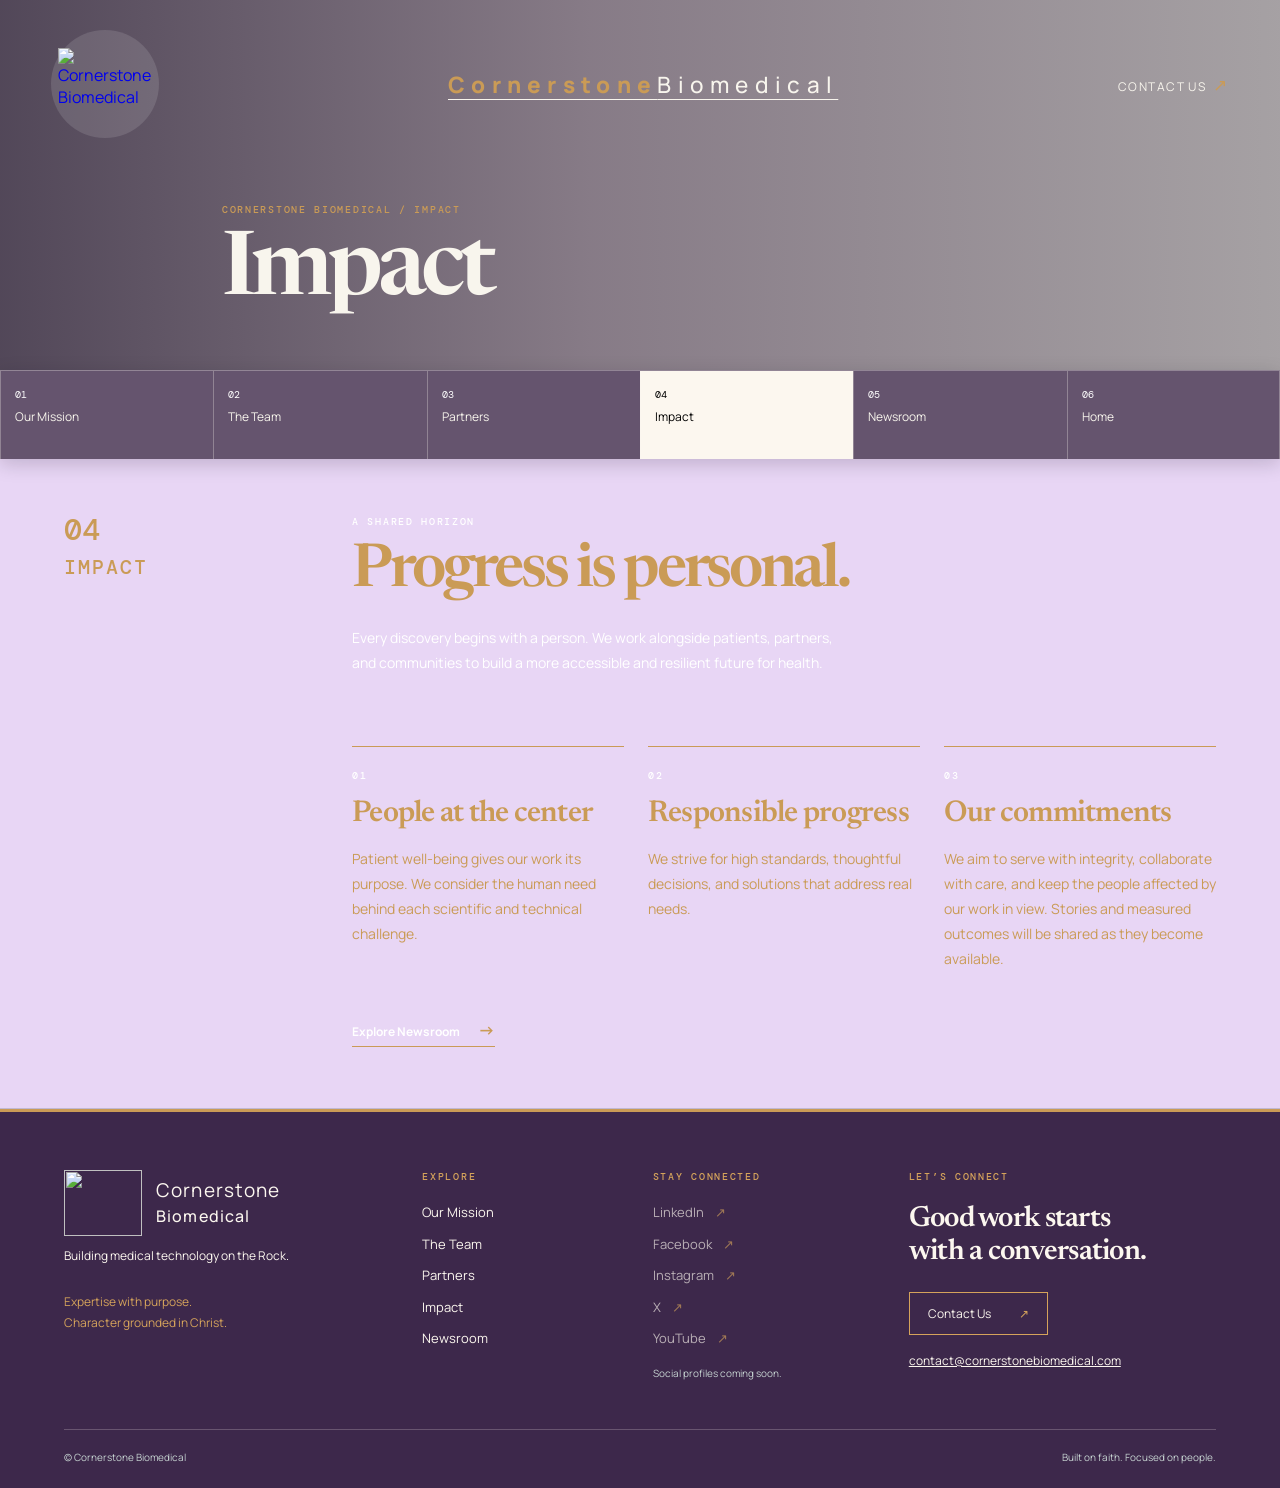
==== commit 27a89ed3: "Add files via upload" ====
--- a/impact.html
+++ b/impact.html
@@ -10,7 +10,7 @@
     <link href="https://fonts.googleapis.com/css2?family=DM+Mono:wght@400;500&family=Manrope:wght@400;500;600;700;800&family=Newsreader:opsz,wght@6..72,500;6..72,600&display=swap" rel="stylesheet" />
     <link rel="stylesheet" href="styles2.css" />
   </head>
-  <body class="detail-page"><header class="hero hero--detail"><div class="hero__top"><a class="brand-mark" href="index.html" aria-label="Cornerstone Biomedical home"><img src="https://cornerstonesiteresources.blob.core.windows.net/siteresources/cstonelogonobg.png" alt="Cornerstone Biomedical" /></a><div class="company-name"><span>Cornerstone</span>Biomedical</div><a class="contact-link" href="#contact">Cornerstone<span>↗</span></a></div><div class="hero__copy"><p class="eyebrow">Cornerstone Biomedical / Impact</p><h1>Impact</h1></div></header>
+  <body class="detail-page"><header class="hero hero--detail"><div class="hero__top"><a class="brand-mark" href="index.html" aria-label="Cornerstone Biomedical home"><img src="https://cornerstonesiteresources.blob.core.windows.net/siteresources/cstonelogonobg.png" alt="Cornerstone Biomedical" /></a><div class="company-name"><span>Cornerstone</span>Biomedical</div><a class="contact-link" href="contact.html">Contact Us<span>↗</span></a></div><div class="hero__copy"><p class="eyebrow">Cornerstone Biomedical / Impact</p><h1>Impact</h1></div></header>
     <nav class="main-nav" aria-label="Main navigation">
       <a href="mission.html"><span>01</span>Our Mission</a>
       <a href="team.html"><span>02</span>The Team</a>
@@ -25,7 +25,7 @@
       <div class="site-footer__brand"><a href="index.html" aria-label="Cornerstone Biomedical home"><img src="https://cornerstonesiteresources.blob.core.windows.net/siteresources/cstonelogonobg.png" alt="" width="95" height="73" /><span>Cornerstone<br /><strong>Biomedical</strong></span></a><p>Building medical technology on the Rock.</p><p class="site-footer__purpose">Expertise with purpose.<br />Character grounded in Christ.</p></div>
       <div class="site-footer__column"><p class="kicker">Explore</p><nav aria-label="Footer navigation"><a href="mission.html">Our Mission</a><a href="team.html">The Team</a><a href="partners.html">Partners</a><a href="impact.html">Impact</a><a href="newsroom.html">Newsroom</a></nav></div>
       <div class="site-footer__column"><p class="kicker">Stay connected</p><div class="site-footer__socials" aria-label="Social media"><!-- Replace each disabled placeholder with an anchor and the approved profile URL. --><span role="link" aria-disabled="true">LinkedIn <span aria-hidden="true">↗</span></span><span role="link" aria-disabled="true">Facebook <span aria-hidden="true">↗</span></span><span role="link" aria-disabled="true">Instagram <span aria-hidden="true">↗</span></span><span role="link" aria-disabled="true">X <span aria-hidden="true">↗</span></span><span role="link" aria-disabled="true">YouTube <span aria-hidden="true">↗</span></span></div><p class="site-footer__note">Social profiles coming soon.</p></div>
-      <div class="site-footer__column"><p class="kicker">Let’s connect</p><h3>Good work starts<br />with a conversation.</h3><a class="site-footer__contact" href="mailto:contact@cornerstonebiomedical.com" aria-describedby="contact-email-note">Contact Us <span aria-hidden="true">↗</span></a><p id="contact-email-note" class="site-footer__note">contact@cornerstonebiomedical.com</p></div>
+      <div class="site-footer__column"><p class="kicker">Let’s connect</p><h3>Good work starts<br />with a conversation.</h3><a class="site-footer__contact" href="contact.html">Contact Us <span aria-hidden="true">↗</span></a><p class="site-footer__note"><a href="mailto:contact@cornerstonebiomedical.com">contact@cornerstonebiomedical.com</a></p></div>
       <div class="site-footer__bottom"><p>© Cornerstone Biomedical</p><p>Built on faith. Focused on people.</p></div>
     </footer>
   </body>
--- a/styles2.css
+++ b/styles2.css
@@ -171,3 +171,27 @@
 @media(max-width:760px) { .company-name { font-size:17.5px; } }
 
 .team-carousel--profiles .team-slide > img.team-headshot { object-fit:contain; background:#f8f2e9; }
+
+.contact-panel { display:grid; grid-template-columns:1fr 1fr; gap:7vw; padding:72px 7vw; background:var(--cream); align-items:start; }
+.contact-panel__intro { padding-top:18px; }
+.contact-panel h2 { font-size:clamp(2.45rem,4.2vw,4.6rem); }
+.contact-email { overflow-wrap:anywhere; line-height:1.8; }
+.contact-form { background:#e9d6c7; border-top:3px solid #ca9b56; padding:32px; color:#3d284b; }
+.contact-form__row { display:grid; grid-template-columns:1fr 1fr; gap:18px; }
+.contact-field { display:flex; flex-direction:column; gap:9px; margin-bottom:22px; min-width:0; }
+.contact-field label { font-size:12px; font-weight:700; }
+.contact-field input,.contact-field textarea { width:100%; min-height:46px; border:1px solid rgba(61,40,75,.4); border-radius:2px; background:var(--white); color:#3d284b; padding:12px; font:400 14px/1.6 Manrope,Arial,sans-serif; }
+.contact-field textarea { resize:vertical; }
+.contact-field input:focus-visible,.contact-field textarea:focus-visible { outline:2px solid #725027; outline-offset:3px; }
+.contact-form__note { font-size:12px; line-height:1.7; margin:0 0 20px; }
+.contact-form__submit { border:1px solid #3d284b; background:#3d284b; color:var(--white); padding:14px 20px; font:600 13px Manrope,Arial,sans-serif; cursor:pointer; }
+.contact-form__submit span { color:#d5a35b; margin-left:22px; }
+.contact-form__submit:hover { background:#523663; }
+#contact-form-status:empty { display:none; }
+#contact-form-status { margin:18px 0 0; }
+@media(max-width:760px) { .contact-panel { grid-template-columns:1fr; padding:42px 7vw; gap:32px; }.contact-form { padding:24px; }.contact-form__row { grid-template-columns:1fr; gap:0; } }
+
+.contact-panel--prayer { background:#e8d6f5; border-top:1px solid var(--line); }
+.contact-panel--prayer .contact-form { background:var(--white); }
+#prayer-form-status:empty { display:none; }
+#prayer-form-status { margin:18px 0 0; }
